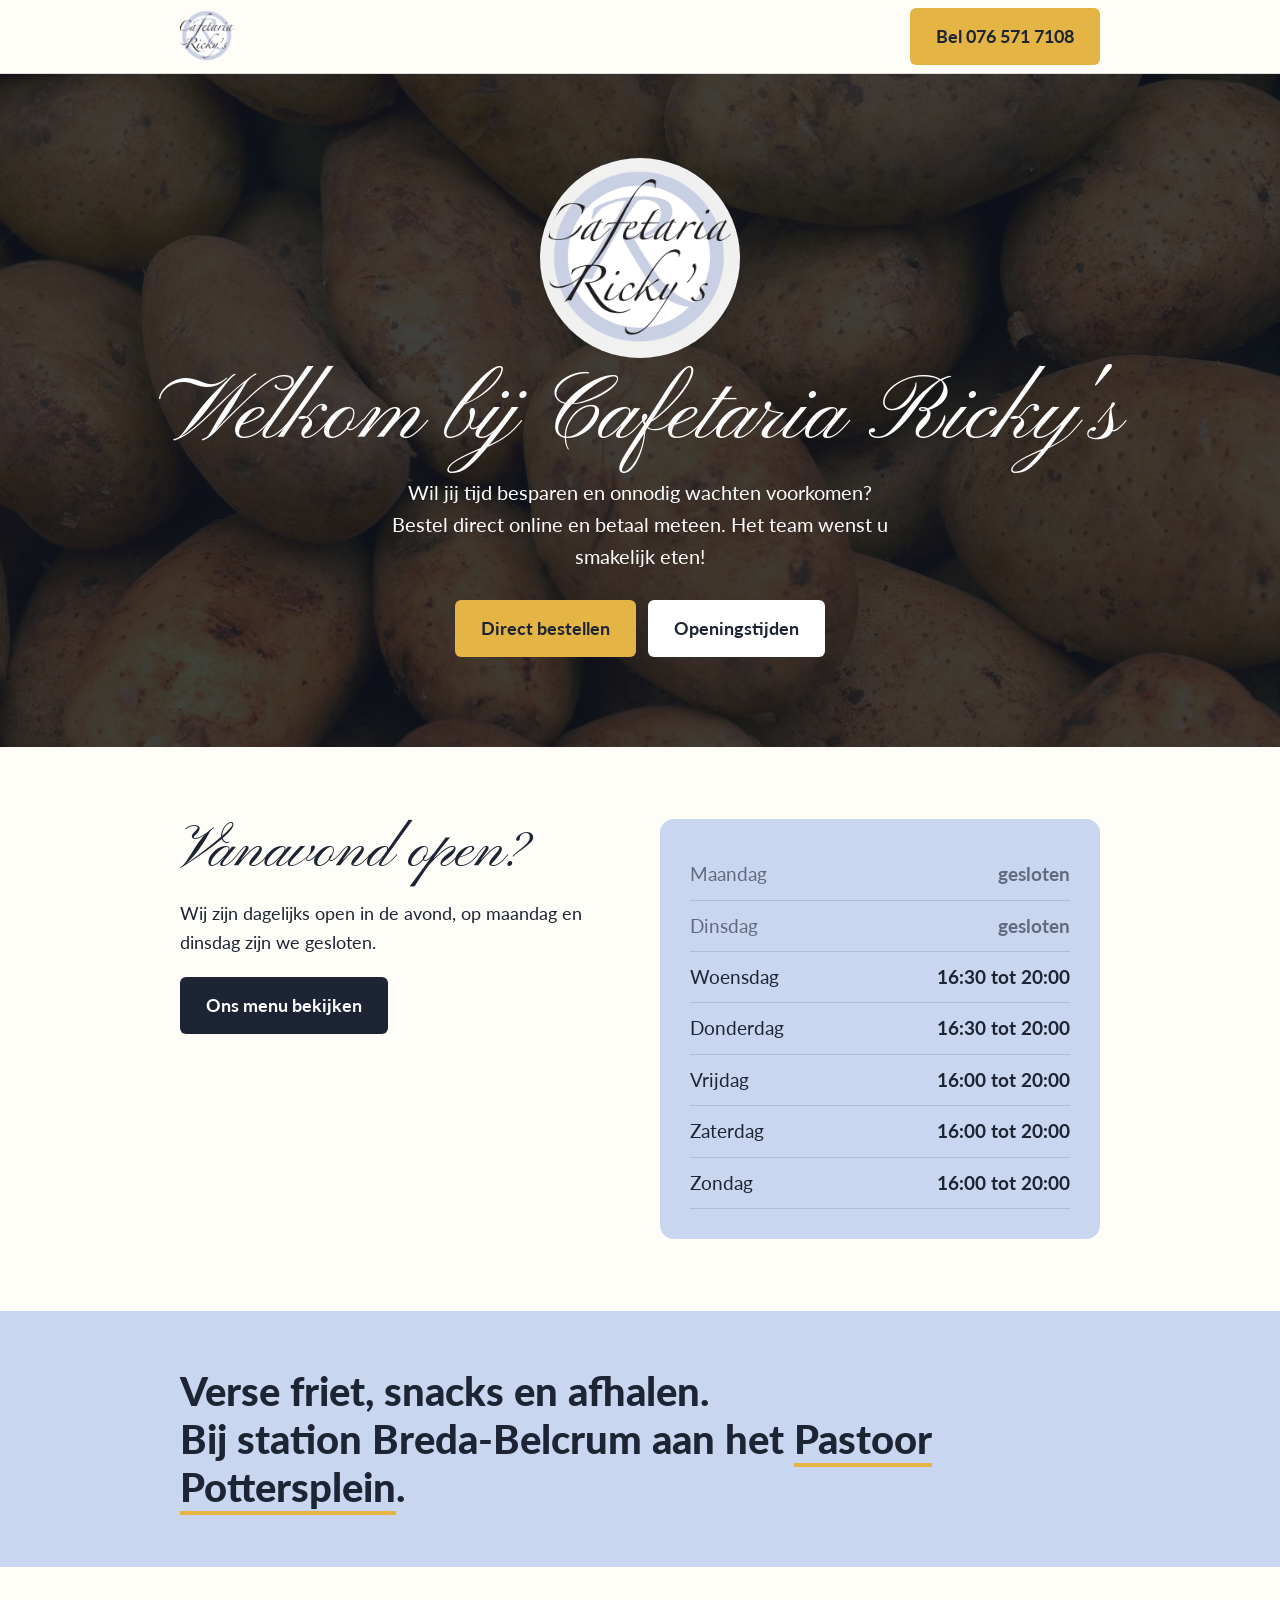
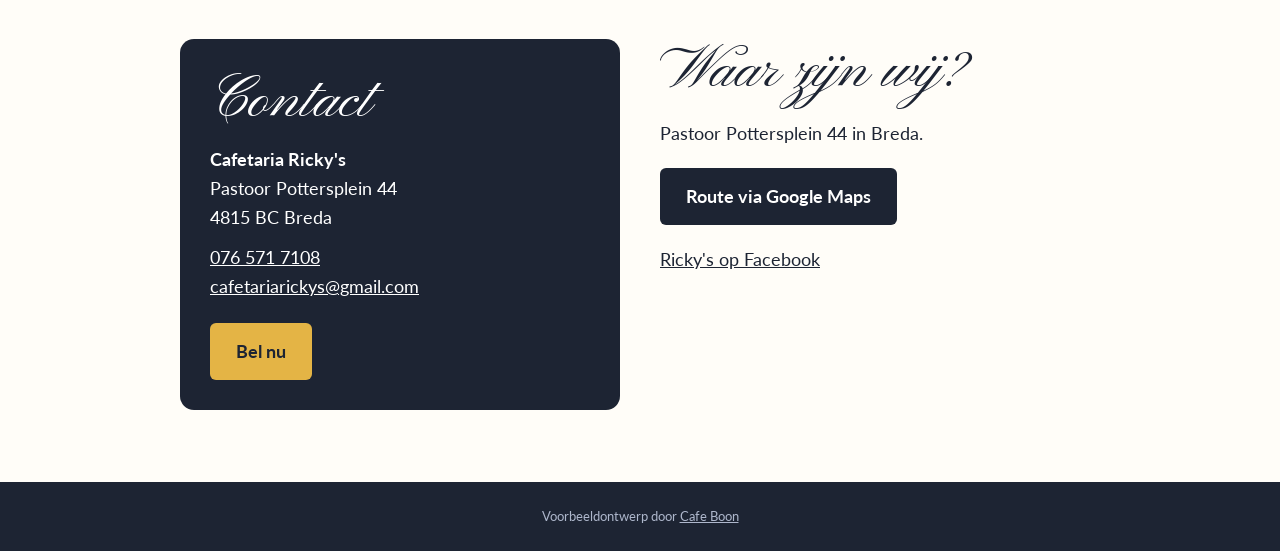
==== index.html @ d1edd182 "Voorbeeldwebsite voor Cafetaria Ricky's" ====
<!doctype html>
<html lang="nl">
<head>
<meta charset="utf-8">
<meta name="viewport" content="width=device-width,initial-scale=1">
<title>Cafetaria Ricky's | Verse friet en snacks in Breda Belcrum</title>
<meta name="description" content="Cafetaria Ricky's aan het Pastoor Pottersplein in Breda. Verse friet en snacks, afhalen of direct online bestellen.">
<meta name="robots" content="noindex">
<meta property="og:title" content="Cafetaria Ricky's, Breda">
<meta property="og:description" content="Verse friet en snacks. Direct online bestellen of afhalen aan het Pastoor Pottersplein.">
<meta property="og:image" content="https://cafetariarickys.cafeboon.com/images/og.jpg">
<link rel="icon" href="images/favicon.png">
<link rel="preconnect" href="https://fonts.googleapis.com"><link rel="preconnect" href="https://fonts.gstatic.com" crossorigin>
<link href="https://fonts.googleapis.com/css2?family=Lato:wght@400;700;900&family=Pinyon+Script&display=swap" rel="stylesheet">
<link rel="stylesheet" href="style.css">
</head>
<body>
<div class="top"><div><img src="images/logo.png" alt="Cafetaria Ricky's logo" width="54" height="54"><a class="btn y" href="tel:+31765717108">Bel 076 571 7108</a></div></div>

<div class="hero">
<img src="images/logo.png" alt="Cafetaria Ricky's" width="200" height="200">
<h1 class="script">Welkom bij Cafetaria Ricky's</h1>
<p>Wil jij tijd besparen en onnodig wachten voorkomen? Bestel direct online en betaal meteen. Het team wenst u smakelijk eten!</p>
<div class="row"><a class="btn y" href="https://www.e-food.nl/breda/cafetaria-rickys">Direct bestellen</a><a class="btn w" href="#open">Openingstijden</a></div>
</div>

<section id="open"><div class="wrap grid">
<div>
<h2 class="script">Vanavond open?</h2>
<p>Wij zijn dagelijks open in de avond, op maandag en dinsdag zijn we gesloten.</p>
<p style="margin-top:20px"><a class="btn" href="https://www.e-food.nl/breda/cafetaria-rickys">Ons menu bekijken</a></p>
</div>
<div class="card">
<table>
<tr class="off"><td>Maandag</td><td>gesloten</td></tr>
<tr class="off"><td>Dinsdag</td><td>gesloten</td></tr>
<tr><td>Woensdag</td><td>16:30 tot 20:00</td></tr>
<tr><td>Donderdag</td><td>16:30 tot 20:00</td></tr>
<tr><td>Vrijdag</td><td>16:00 tot 20:00</td></tr>
<tr><td>Zaterdag</td><td>16:00 tot 20:00</td></tr>
<tr><td>Zondag</td><td>16:00 tot 20:00</td></tr>
</table>
</div>
</div></section>

<section style="background:var(--blue);padding:56px 0"><div class="wrap">
<div class="big">Verse friet, snacks en afhalen.<br>Bij station Breda-Belcrum aan het <a href="https://www.google.com/maps/search/?api=1&query=Pastoor+Pottersplein+44+4815+BC+Breda">Pastoor Pottersplein</a>.</div>
</div></section>

<section id="contact"><div class="wrap grid">
<div class="card dark">
<h2 class="script" style="margin-bottom:10px">Contact</h2>
<p><b>Cafetaria Ricky's</b><br>Pastoor Pottersplein 44<br>4815 BC Breda</p>
<p style="margin:12px 0 22px"><a href="tel:+31765717108">076 571 7108</a><br><a href="mailto:cafetariarickys@gmail.com">cafetariarickys@gmail.com</a></p>
<a class="btn y" href="tel:+31765717108">Bel nu</a>
</div>
<div>
<h2 class="script">Waar zijn wij?</h2>
<p>Pastoor Pottersplein 44 in Breda.</p>
<p style="margin-top:20px"><a class="btn" href="https://www.google.com/maps/search/?api=1&query=Pastoor+Pottersplein+44+4815+BC+Breda">Route via Google Maps</a></p>
<p style="margin-top:20px"><a href="https://www.facebook.com/Cafetaria-Rickys-172345916211948/">Ricky's op Facebook</a></p>
</div>
</div></section>
<footer>Voorbeeldontwerp door <a href="https://cafeboon.com">Cafe Boon</a></footer>
</body></html>
---- style.css ----
:root{--ink:#1d2433;--blue:#c9d6f0;--blue2:#8fa6d6;--pot:#e4b445;--paper:#fffdf8}
*{box-sizing:border-box;margin:0}
body{font:18px/1.6 'Lato',system-ui,sans-serif;color:var(--ink);background:var(--paper)}
img{display:block;max-width:100%}a{color:inherit}
.script{font-family:'Pinyon Script',cursive;font-weight:400}
.top{position:sticky;top:0;z-index:5;background:#fffdf8f2;border-bottom:1px solid #1d243322}
.top div{max-width:960px;margin:auto;padding:8px 20px;display:flex;align-items:center;justify-content:space-between}
.top img{height:54px;width:54px}
.btn{display:inline-block;background:var(--ink);color:#fff;text-decoration:none;font-weight:700;padding:14px 26px;border-radius:6px}
.btn.y{background:var(--pot);color:var(--ink)}
.btn.w{background:#fff;color:var(--ink)}
.hero{background:linear-gradient(#10141fcc,#10141fcc),url(images/bg.jpg) center/cover;color:#fff;text-align:center;padding:84px 20px 90px}
.hero img{width:200px;margin:0 auto 10px;background:#ffffffee;border-radius:50%;padding:6px}
.hero h1{font-size:clamp(46px,10vw,92px);line-height:1.05;margin-bottom:12px}
.hero p{font-size:20px;max-width:520px;margin:0 auto 28px}
.hero .row{display:flex;gap:12px;justify-content:center;flex-wrap:wrap}
.wrap{max-width:960px;margin:auto;padding:0 20px}
section{padding:72px 0}
h2{font-size:clamp(40px,7vw,60px);line-height:1.1;margin-bottom:14px}
.grid{display:grid;grid-template-columns:1fr 1fr;gap:40px;align-items:start}
.card{background:var(--blue);border-radius:14px;padding:30px}
.card.dark{background:var(--ink);color:#fff}
table{width:100%;border-collapse:collapse;font-size:19px}
td{padding:10px 0;border-bottom:1px solid #1d243322}td:last-child{text-align:right;font-weight:700}
.dark td{border-color:#ffffff30}
tr.off td{opacity:.6}
.big{font-size:clamp(28px,5vw,40px);font-weight:900;line-height:1.2}
.big a{text-decoration:none;border-bottom:4px solid var(--pot)}
footer{background:var(--ink);color:#aeb7cc;text-align:center;font-size:13px;padding:24px}footer a{color:#aeb7cc}
@media(max-width:720px){.grid{grid-template-columns:1fr}section{padding:52px 0}}
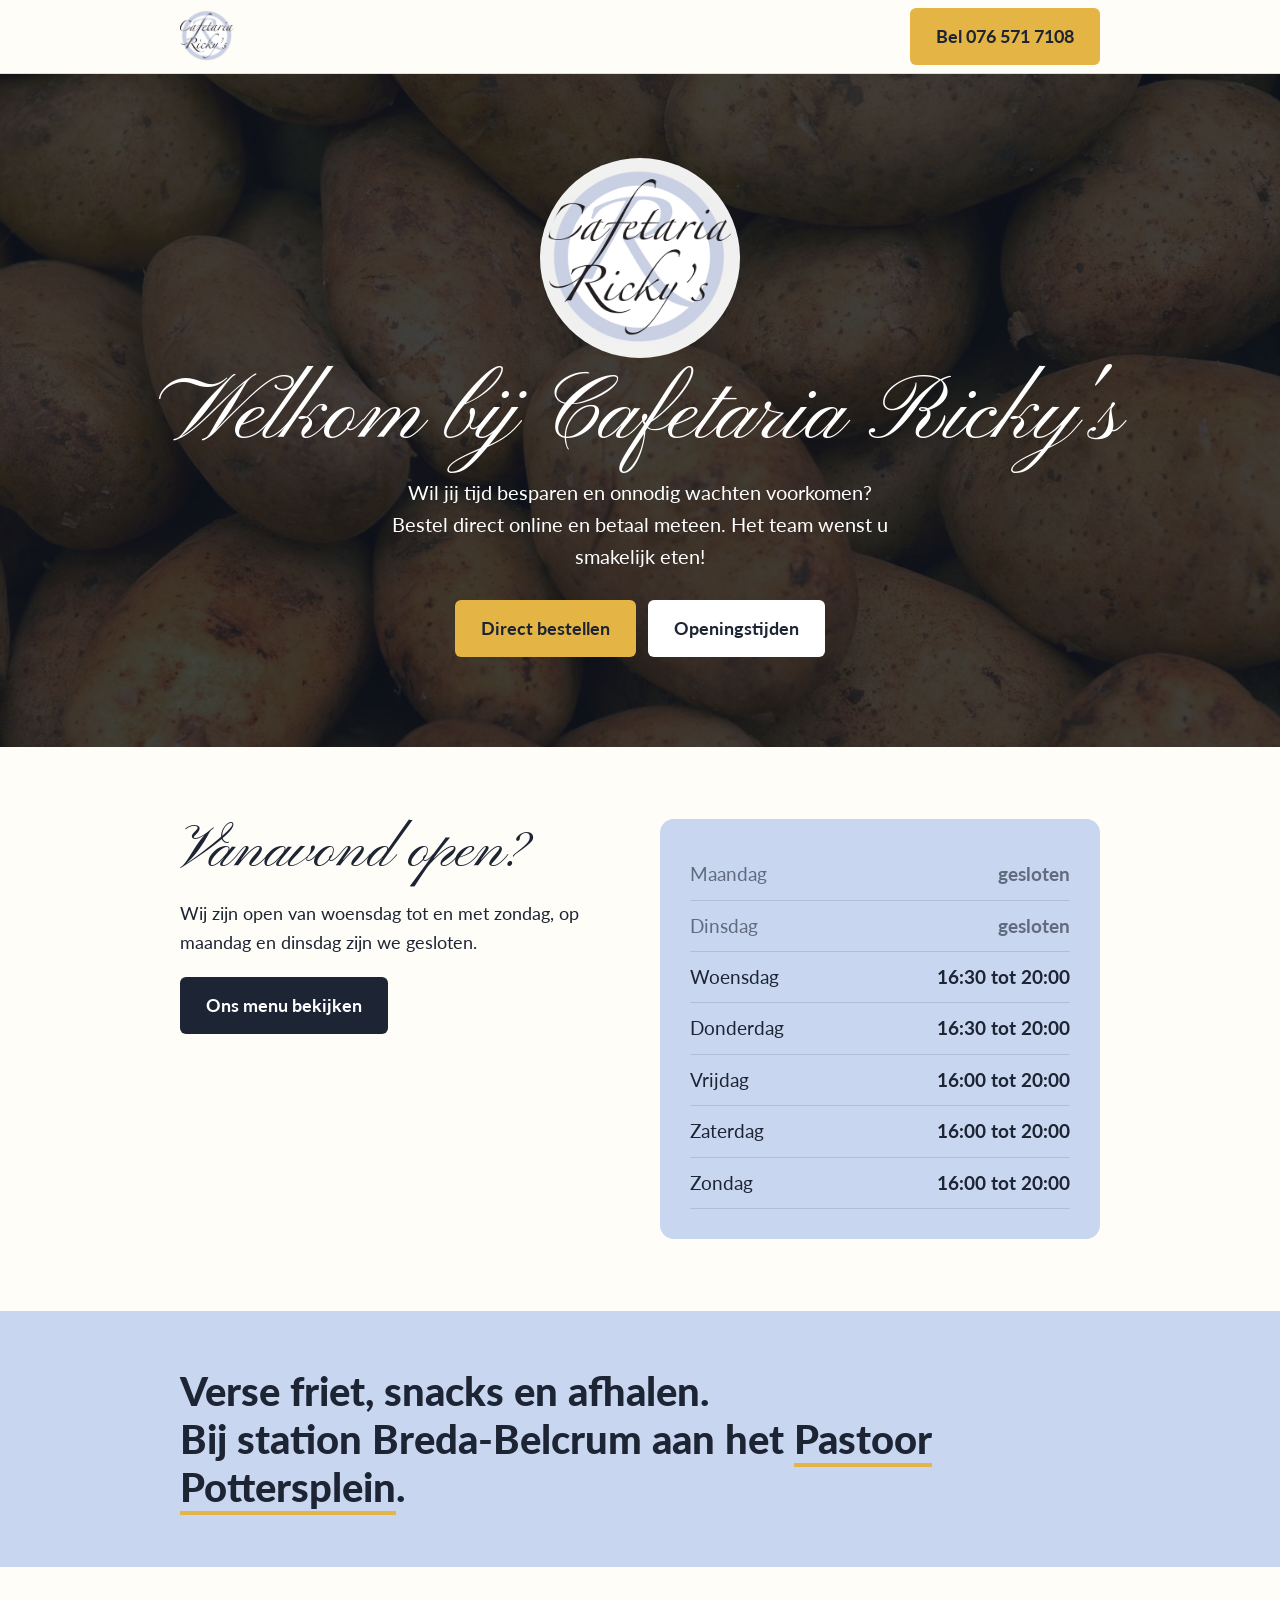
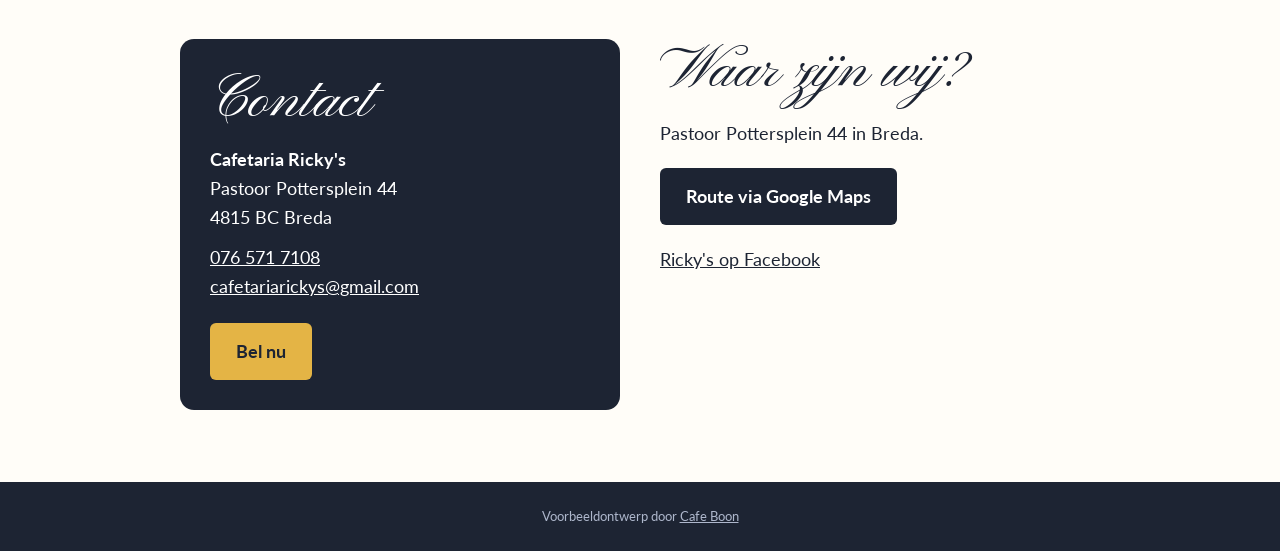
==== commit 2af42780: "Voorbeeldwebsite voor Cafetaria Ricky's" ====
--- a/index.html
+++ b/index.html
@@ -27,7 +27,7 @@
 <section id="open"><div class="wrap grid">
 <div>
 <h2 class="script">Vanavond open?</h2>
-<p>Wij zijn dagelijks open in de avond, op maandag en dinsdag zijn we gesloten.</p>
+<p>Wij zijn open van woensdag tot en met zondag, op maandag en dinsdag zijn we gesloten.</p>
 <p style="margin-top:20px"><a class="btn" href="https://www.e-food.nl/breda/cafetaria-rickys">Ons menu bekijken</a></p>
 </div>
 <div class="card">
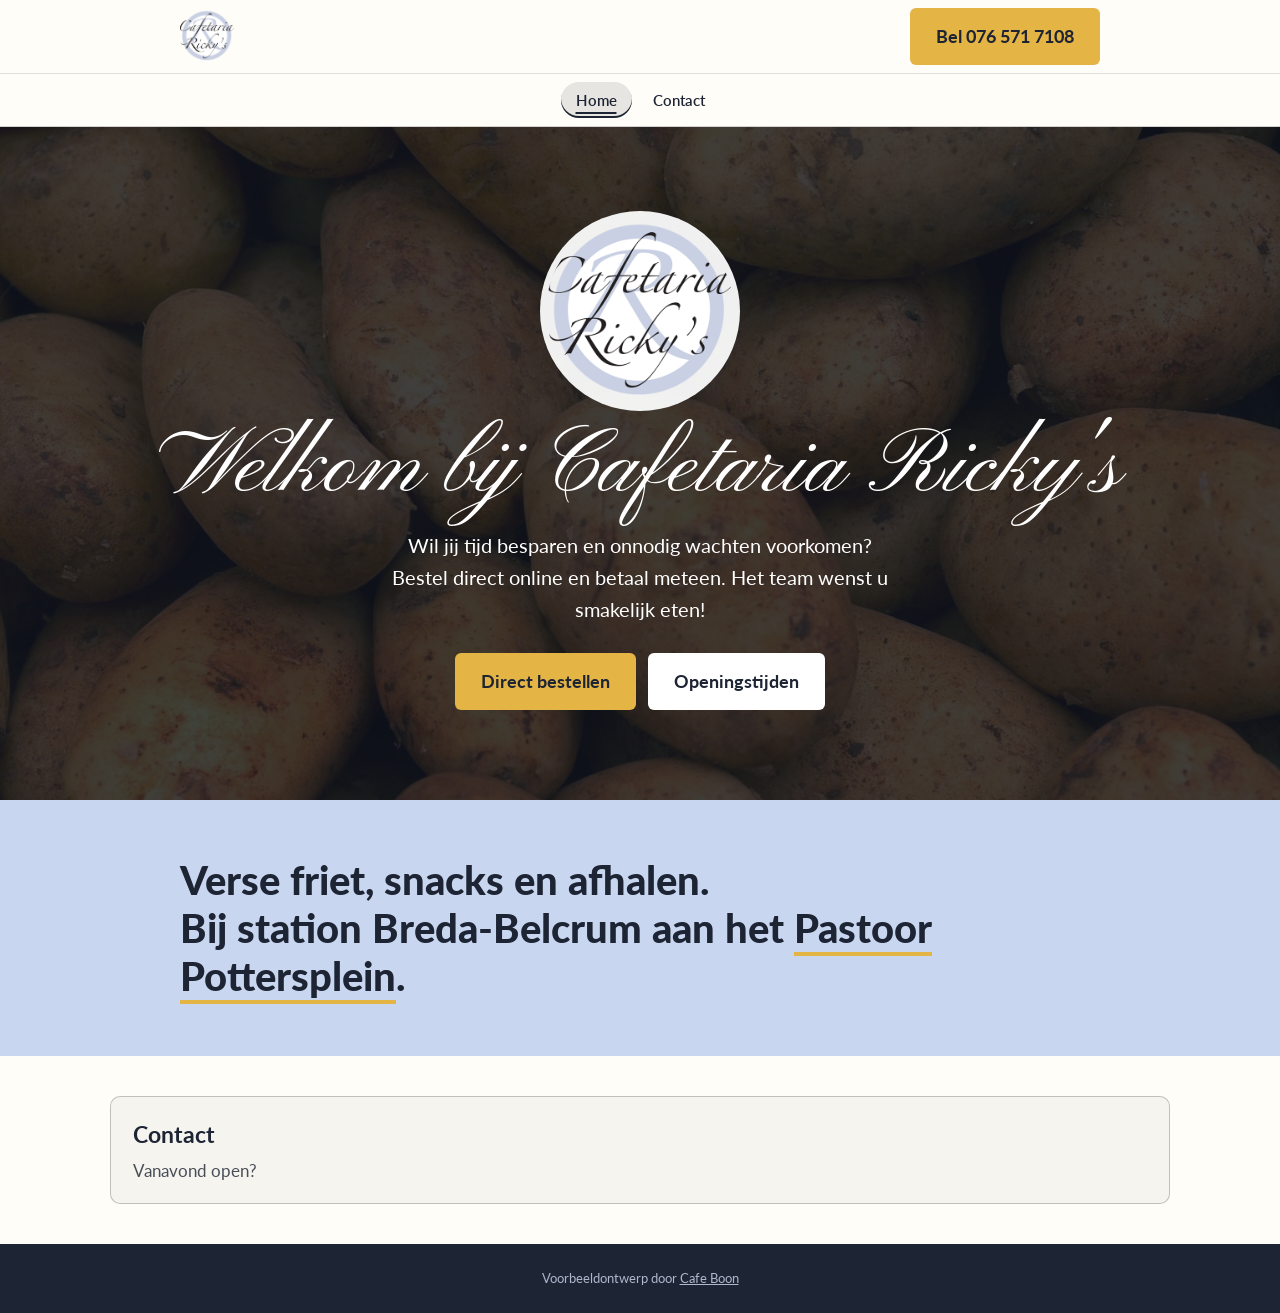
==== commit 096cf744: "Website opgedeeld in meerdere pagina's" ====
--- a/index.html
+++ b/index.html
@@ -15,51 +15,17 @@
 <link rel="stylesheet" href="style.css">
 </head>
 <body>
-<div class="top"><div><img src="images/logo.png" alt="Cafetaria Ricky's logo" width="54" height="54"><a class="btn y" href="tel:+31765717108">Bel 076 571 7108</a></div></div>
-
+<div class="top"><div><img alt="Cafetaria Ricky's logo" height="54" src="images/logo.png" width="54"/><a class="btn y" href="tel:+31765717108">Bel 076 571 7108</a></div></div>
+<nav aria-label="Pagina's" class="sn-bar"><a aria-current="page" class="sn-link" href="index.html">Home</a><a class="sn-link" href="contact.html">Contact</a></nav>
 <div class="hero">
-<img src="images/logo.png" alt="Cafetaria Ricky's" width="200" height="200">
+<img alt="Cafetaria Ricky's" height="200" src="images/logo.png" width="200"/>
 <h1 class="script">Welkom bij Cafetaria Ricky's</h1>
 <p>Wil jij tijd besparen en onnodig wachten voorkomen? Bestel direct online en betaal meteen. Het team wenst u smakelijk eten!</p>
-<div class="row"><a class="btn y" href="https://www.e-food.nl/breda/cafetaria-rickys">Direct bestellen</a><a class="btn w" href="#open">Openingstijden</a></div>
+<div class="row"><a class="btn y" href="https://www.e-food.nl/breda/cafetaria-rickys">Direct bestellen</a><a class="btn w" href="contact.html">Openingstijden</a></div>
 </div>
-
-<section id="open"><div class="wrap grid">
-<div>
-<h2 class="script">Vanavond open?</h2>
-<p>Wij zijn open van woensdag tot en met zondag, op maandag en dinsdag zijn we gesloten.</p>
-<p style="margin-top:20px"><a class="btn" href="https://www.e-food.nl/breda/cafetaria-rickys">Ons menu bekijken</a></p>
-</div>
-<div class="card">
-<table>
-<tr class="off"><td>Maandag</td><td>gesloten</td></tr>
-<tr class="off"><td>Dinsdag</td><td>gesloten</td></tr>
-<tr><td>Woensdag</td><td>16:30 tot 20:00</td></tr>
-<tr><td>Donderdag</td><td>16:30 tot 20:00</td></tr>
-<tr><td>Vrijdag</td><td>16:00 tot 20:00</td></tr>
-<tr><td>Zaterdag</td><td>16:00 tot 20:00</td></tr>
-<tr><td>Zondag</td><td>16:00 tot 20:00</td></tr>
-</table>
-</div>
+<section style="background:var(--blue);padding:56px 0"><div class="wrap">
+<div class="big">Verse friet, snacks en afhalen.<br/>Bij station Breda-Belcrum aan het <a href="https://www.google.com/maps/search/?api=1&amp;query=Pastoor+Pottersplein+44+4815+BC+Breda">Pastoor Pottersplein</a>.</div>
 </div></section>
-
-<section style="background:var(--blue);padding:56px 0"><div class="wrap">
-<div class="big">Verse friet, snacks en afhalen.<br>Bij station Breda-Belcrum aan het <a href="https://www.google.com/maps/search/?api=1&query=Pastoor+Pottersplein+44+4815+BC+Breda">Pastoor Pottersplein</a>.</div>
-</div></section>
-
-<section id="contact"><div class="wrap grid">
-<div class="card dark">
-<h2 class="script" style="margin-bottom:10px">Contact</h2>
-<p><b>Cafetaria Ricky's</b><br>Pastoor Pottersplein 44<br>4815 BC Breda</p>
-<p style="margin:12px 0 22px"><a href="tel:+31765717108">076 571 7108</a><br><a href="mailto:cafetariarickys@gmail.com">cafetariarickys@gmail.com</a></p>
-<a class="btn y" href="tel:+31765717108">Bel nu</a>
-</div>
-<div>
-<h2 class="script">Waar zijn wij?</h2>
-<p>Pastoor Pottersplein 44 in Breda.</p>
-<p style="margin-top:20px"><a class="btn" href="https://www.google.com/maps/search/?api=1&query=Pastoor+Pottersplein+44+4815+BC+Breda">Route via Google Maps</a></p>
-<p style="margin-top:20px"><a href="https://www.facebook.com/Cafetaria-Rickys-172345916211948/">Ricky's op Facebook</a></p>
-</div>
-</div></section>
+<div class="sn-cards"><a class="sn-card" href="contact.html"><strong>Contact</strong><span>Vanavond open?</span></a></div>
 <footer>Voorbeeldontwerp door <a href="https://cafeboon.com">Cafe Boon</a></footer>
 </body></html>
--- a/style.css
+++ b/style.css
@@ -28,3 +28,18 @@
 .big a{text-decoration:none;border-bottom:4px solid var(--pot)}
 footer{background:var(--ink);color:#aeb7cc;text-align:center;font-size:13px;padding:24px}footer a{color:#aeb7cc}
 @media(max-width:720px){.grid{grid-template-columns:1fr}section{padding:52px 0}}
+/* sitenav:start */
+.sn-bar{display:none;gap:6px;overflow-x:auto;white-space:nowrap;-webkit-overflow-scrolling:touch;padding:8px 12px;background:inherit;color:inherit;font:inherit;line-height:1.2;border-bottom:1px solid rgba(128,128,128,.35);box-sizing:border-box;max-width:100%}
+.sn-bar a.sn-link{flex:0 0 auto;padding:9px 15px;border-radius:999px;color:inherit;text-decoration:none;font-size:15px;font-weight:600;letter-spacing:0;text-transform:none;margin:0}
+.sn-bar a.sn-link[aria-current="page"]{background:rgba(128,128,128,.2);box-shadow:inset 0 -2px 0 currentColor}
+.sn-bar{display:flex;justify-content:center}
+@media(max-width:600px){.sn-bar{justify-content:flex-start}}
+nav a[aria-current="page"]:not(.cta):not(.btn):not(.call){text-decoration:underline;text-underline-offset:6px;text-decoration-thickness:2px}
+.sn-head{max-width:1100px;margin:0 auto;padding:40px 20px 0;box-sizing:border-box}
+.sn-head h1{margin:0;color:inherit;font-size:clamp(30px,5vw,46px);line-height:1.1}
+.sn-cards{max-width:1100px;margin:0 auto;padding:40px 20px;display:grid;grid-template-columns:repeat(auto-fit,minmax(230px,1fr));gap:16px;box-sizing:border-box}
+.sn-card{display:block;padding:20px 22px;border:1px solid rgba(128,128,128,.45);border-radius:10px;background:rgba(128,128,128,.07);color:inherit;text-decoration:none;min-width:0}
+.sn-card strong{display:block;font-size:1.25em;margin:0 0 6px;color:inherit}
+.sn-card span{display:block;opacity:.8;font-size:.95em;line-height:1.4}
+.sn-card:hover,.sn-card:focus-visible{border-color:currentColor}
+/* sitenav:end */
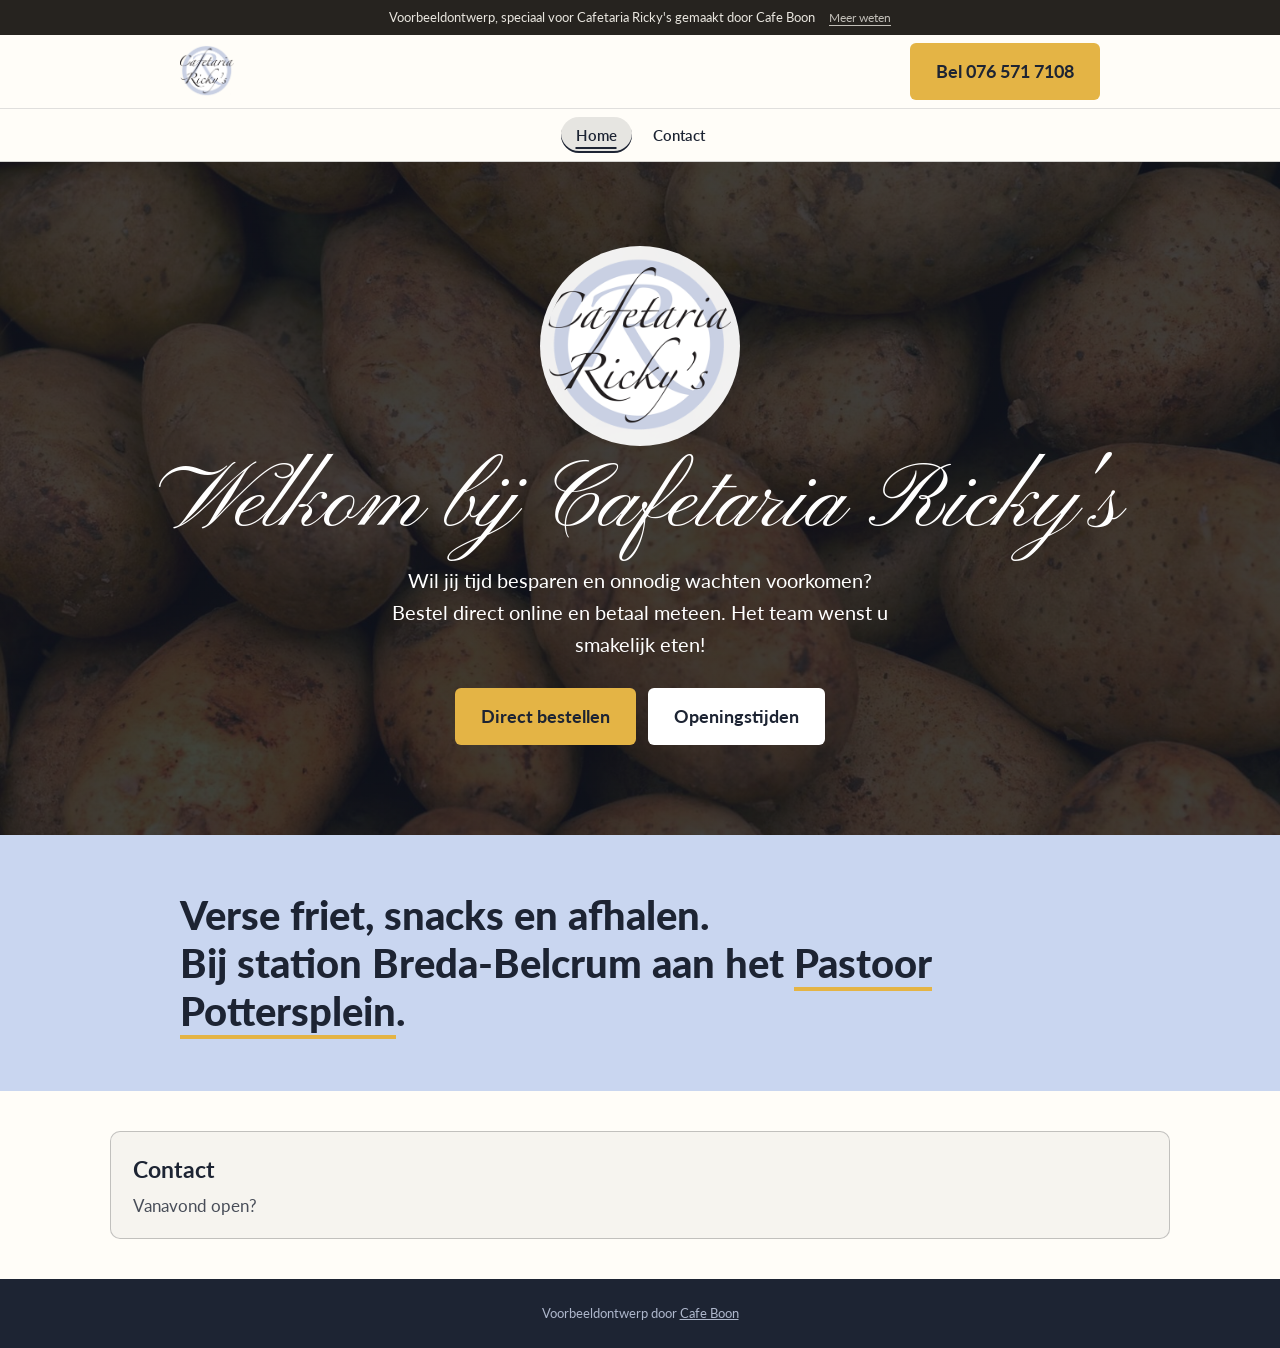
==== commit 5eebc1e8: "Werkende formulieren voor afspraken en aanvragen" ====
--- a/index.html
+++ b/index.html
@@ -15,13 +15,14 @@
 <link rel="stylesheet" href="style.css">
 </head>
 <body>
+<div class="vb-banner" role="note"><span>Voorbeeldontwerp, speciaal voor Cafetaria Ricky's gemaakt door Cafe Boon</span><a href="https://cafeboon.com">Meer weten</a></div>
 <div class="top"><div><img alt="Cafetaria Ricky's logo" height="54" src="images/logo.png" width="54"/><a class="btn y" href="tel:+31765717108">Bel 076 571 7108</a></div></div>
 <nav aria-label="Pagina's" class="sn-bar"><a aria-current="page" class="sn-link" href="index.html">Home</a><a class="sn-link" href="contact.html">Contact</a></nav>
 <div class="hero">
 <img alt="Cafetaria Ricky's" height="200" src="images/logo.png" width="200"/>
 <h1 class="script">Welkom bij Cafetaria Ricky's</h1>
 <p>Wil jij tijd besparen en onnodig wachten voorkomen? Bestel direct online en betaal meteen. Het team wenst u smakelijk eten!</p>
-<div class="row"><a class="btn y" href="https://www.e-food.nl/breda/cafetaria-rickys">Direct bestellen</a><a class="btn w" href="contact.html">Openingstijden</a></div>
+<div class="row"><a class="btn y" href="binnenkort.html">Direct bestellen</a><a class="btn w" href="contact.html">Openingstijden</a></div>
 </div>
 <section style="background:var(--blue);padding:56px 0"><div class="wrap">
 <div class="big">Verse friet, snacks en afhalen.<br/>Bij station Breda-Belcrum aan het <a href="https://www.google.com/maps/search/?api=1&amp;query=Pastoor+Pottersplein+44+4815+BC+Breda">Pastoor Pottersplein</a>.</div>
--- a/style.css
+++ b/style.css
@@ -43,3 +43,31 @@
 .sn-card span{display:block;opacity:.8;font-size:.95em;line-height:1.4}
 .sn-card:hover,.sn-card:focus-visible{border-color:currentColor}
 /* sitenav:end */
+/* voorbeeld-formulier:start */
+@layer sn{.sn-form button.btn{border:0;font:inherit;cursor:pointer;line-height:1.2}}
+.sn-formsec{padding:36px 0 72px}
+.sn-formwrap{max-width:1100px;margin:0 auto;padding:0 20px;box-sizing:border-box}
+.sn-formwrap>h2{margin:0 0 12px}
+.sn-formwrap>.sn-lead,.sn-formwrap>.sn-form,.sn-formwrap>.sn-done{max-width:720px}
+.sn-formwrap .sn-lead{margin:0 0 24px;opacity:.85}
+.sn-form{display:grid;grid-template-columns:1fr 1fr;gap:16px}
+.sn-field{display:flex;flex-direction:column;gap:6px;min-width:0;text-align:left}
+.sn-field.full{grid-column:1/-1}
+.sn-field label{font-size:14px;font-weight:600}
+.sn-field input,.sn-field select,.sn-field textarea{font:inherit;font-size:16px;line-height:1.4;color:inherit;background:rgba(128,128,128,.12);border:1px solid rgba(128,128,128,.55);border-radius:8px;padding:11px 12px;width:100%;box-sizing:border-box;min-width:0;max-width:100%;-webkit-appearance:none;appearance:none}
+.sn-field select{background-image:linear-gradient(45deg,transparent 50%,currentColor 50%),linear-gradient(135deg,currentColor 50%,transparent 50%);background-position:calc(100% - 20px) 50%,calc(100% - 15px) 50%;background-size:5px 5px;background-repeat:no-repeat;padding-right:38px}
+.sn-field select option{color:#111;background:#fff}
+.sn-field textarea{resize:vertical}
+.sn-field input:focus,.sn-field select:focus,.sn-field textarea:focus{outline:2px solid currentColor;outline-offset:1px}
+.sn-done{padding:28px;border:1px solid rgba(128,128,128,.55);border-radius:12px;background:rgba(128,128,128,.1)}
+.sn-done h2{margin:0 0 10px}
+.sn-done p{margin:0}
+.sn-done a{text-decoration:underline;text-underline-offset:3px;font-weight:600}
+.sn-formlink{padding:0 0 56px}
+@media(max-width:640px){.sn-form{grid-template-columns:1fr}.sn-formsec{padding:24px 0 56px}}
+/* voorbeeld-formulier:end */
+/* voorbeeldbanner:start */
+.vb-banner{display:flex;flex-wrap:wrap;justify-content:center;align-items:baseline;gap:2px 14px;padding:8px 16px;background:#26231f;color:#e9e6df;font-size:13px;line-height:1.45;letter-spacing:0;text-transform:none;font-weight:400;text-align:center;position:relative;z-index:1000}
+.vb-banner a{color:inherit;opacity:.8;text-decoration:underline;text-underline-offset:3px;font-size:12px;font-weight:400;white-space:nowrap;letter-spacing:0;text-transform:none}
+.vb-banner a:hover{opacity:1}
+/* voorbeeldbanner:end */
